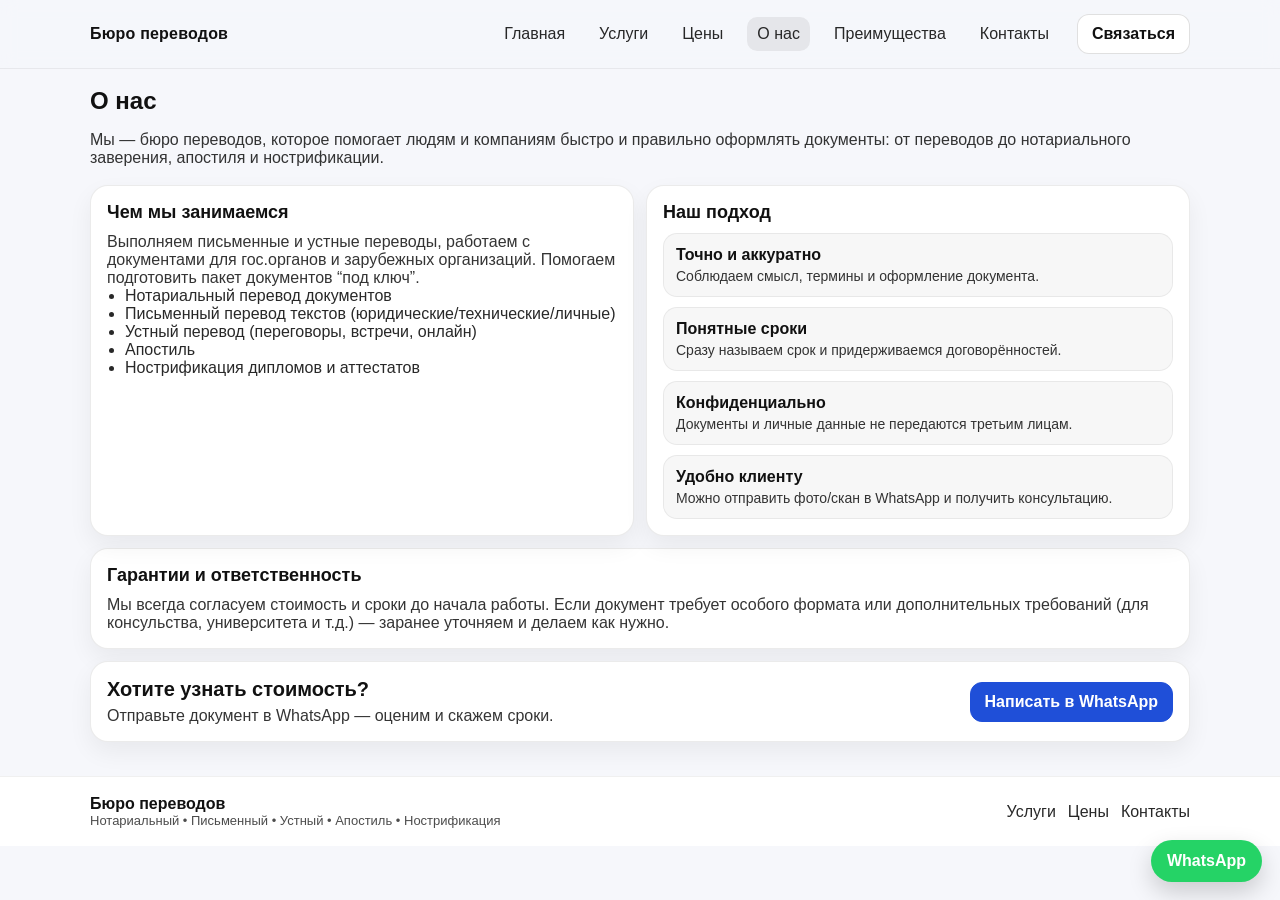
==== about.html @ 83c6eb13 "Initial commit - translation bureau website" ====
<!DOCTYPE html>
<html lang="ru">
<head>
  <meta charset="UTF-8">
  <meta name="viewport" content="width=device-width, initial-scale=1.0">
  <title>О нас — Бюро переводов</title>
  <link rel="stylesheet" href="assets/css/style.css">
</head>
<body>

  <!-- HEADER -->
  <header class="header">
    <div class="container header__row">
      <a class="logo" href="index.html">Бюро переводов</a>

      <nav class="nav" id="nav">
        <a class="nav__link" href="index.html">Главная</a>
        <a class="nav__link" href="services.html">Услуги</a>
        <a class="nav__link" href="prices.html">Цены</a>
        <a class="nav__link active" href="about.html">О нас</a>
        <a class="nav__link" href="advantages.html">Преимущества</a>
        <a class="nav__link" href="contacts.html">Контакты</a>
      </nav>

      <a class="btn" href="contacts.html">Связаться</a>
      <button class="burger" id="burger" aria-label="Открыть меню" aria-expanded="false">
  ☰
</button>
    </div>
  </header>

  <!-- MAIN -->
  <main class="section">
    <div class="container">
      <h1 class="section__title">О нас</h1>
      <p style="margin-bottom: 18px; opacity: 0.85;">
        Мы — бюро переводов, которое помогает людям и компаниям быстро и правильно оформлять документы:
        от переводов до нотариального заверения, апостиля и нострификации.
      </p>

      <div class="about-grid">

        <section class="card">
          <h2 class="card__title">Чем мы занимаемся</h2>
          <p class="card__text">
            Выполняем письменные и устные переводы, работаем с документами для гос.органов и зарубежных организаций.
            Помогаем подготовить пакет документов “под ключ”.
          </p>
          <ul class="list">
            <li>Нотариальный перевод документов</li>
            <li>Письменный перевод текстов (юридические/технические/личные)</li>
            <li>Устный перевод (переговоры, встречи, онлайн)</li>
            <li>Апостиль</li>
            <li>Нострификация дипломов и аттестатов</li>
          </ul>
        </section>

        <section class="card">
          <h2 class="card__title">Наш подход</h2>
          <div class="mini">
            <div class="mini__item">
              <div class="mini__title">Точно и аккуратно</div>
              <div class="mini__text">Соблюдаем смысл, термины и оформление документа.</div>
            </div>

            <div class="mini__item">
              <div class="mini__title">Понятные сроки</div>
              <div class="mini__text">Сразу называем срок и придерживаемся договорённостей.</div>
            </div>

            <div class="mini__item">
              <div class="mini__title">Конфиденциально</div>
              <div class="mini__text">Документы и личные данные не передаются третьим лицам.</div>
            </div>

            <div class="mini__item">
              <div class="mini__title">Удобно клиенту</div>
              <div class="mini__text">Можно отправить фото/скан в WhatsApp и получить консультацию.</div>
            </div>
          </div>
        </section>

      </div>

      <!-- Гарантии -->
      <section class="card" style="margin-top: 12px;">
        <h2 class="card__title">Гарантии и ответственность</h2>
        <p class="card__text">
          Мы всегда согласуем стоимость и сроки до начала работы. Если документ требует особого формата или дополнительных
          требований (для консульства, университета и т.д.) — заранее уточняем и делаем как нужно.
        </p>
      </section>

      <!-- CTA -->
      <div class="cta" style="margin-top: 12px;">
        <div>
          <h2 class="cta__title">Хотите узнать стоимость?</h2>
          <p class="cta__text">Отправьте документ в WhatsApp — оценим и скажем сроки.</p>
        </div>
        <a class="btn btn--primary"
           href="https://wa.me/77001234567?text=Здравствуйте!%20Хочу%20оценить%20стоимость%20перевода.%20Прикрепляю%20документ."
           target="_blank" rel="noopener">
          Написать в WhatsApp
        </a>
      </div>

    </div>
  </main>

  <!-- FOOTER -->
  <footer class="footer">
    <div class="container footer__row">
      <div>
        <div class="footer__title">Бюро переводов</div>
        <div class="footer__text">
          Нотариальный • Письменный • Устный • Апостиль • Нострификация
        </div>
      </div>

      <div class="footer__links">
        <a href="services.html">Услуги</a>
        <a href="prices.html">Цены</a>
        <a href="contacts.html">Контакты</a>
      </div>
    </div>
  </footer>

  <!-- WhatsApp -->
  <a class="wa-float"
     href="https://wa.me/77001234567?text=Здравствуйте!%20Нужен%20перевод.%20Проконсультируйте,%20пожалуйста."
     target="_blank" rel="noopener">
    WhatsApp
  </a>

</body>
</html>
---- assets/css/style.css ----
* { box-sizing: border-box; }

body {
  margin: 0;
  font-family: Arial, sans-serif;
  color: #111;
  background: #f6f7fb;
}

a { color: inherit; text-decoration: none; }

.container {
  width: min(1100px, 92%);
  margin: 0 auto;
}

.header {
  position: sticky;
  top: 0;
  background: rgba(246,247,251,0.9);
  backdrop-filter: blur(8px);
  border-bottom: 1px solid rgba(0,0,0,0.06);
  z-index: 10;
}

.header__row {
  display: flex;
  align-items: center;
  gap: 18px;
  padding: 14px 0;
}

.logo {
  font-weight: 800;
  letter-spacing: 0.2px;
}

.nav {
  display: flex;
  gap: 14px;
  margin-left: auto;
}

.nav__link {
  padding: 8px 10px;
  border-radius: 10px;
  opacity: 0.9;
}

.nav__link:hover { background: rgba(0,0,0,0.06); }
.nav__link.active { background: rgba(0,0,0,0.08); }

.btn {
  display: inline-flex;
  align-items: center;
  justify-content: center;
  padding: 10px 14px;
  border-radius: 12px;
  border: 1px solid rgba(0,0,0,0.12);
  background: #fff;
  font-weight: 700;
}

.btn--primary {
  background: #1f4fd8;
  border-color: #1f4fd8;
  color: #fff;
}

.btn--ghost {
  background: transparent;
}

.w100 { width: 100%; }

.hero {
  padding: 34px 0 18px;
}

.hero__grid {
  display: grid;
  grid-template-columns: 1.2fr 0.8fr;
  gap: 18px;
}

.hero__title {
  margin: 0 0 10px;
  font-size: 40px;
  line-height: 1.1;
}

.hero__text {
  margin: 0 0 16px;
  font-size: 16px;
  opacity: 0.9;
}

.hero__actions {
  display: flex;
  gap: 10px;
  flex-wrap: wrap;
  margin-bottom: 12px;
}

.hero__badges {
  display: flex;
  gap: 8px;
  flex-wrap: wrap;
}

.badge {
  display: inline-flex;
  padding: 6px 10px;
  border-radius: 999px;
  background: rgba(31,79,216,0.10);
  border: 1px solid rgba(31,79,216,0.20);
  font-weight: 700;
  font-size: 13px;
}

.section { padding: 18px 0 34px; }

.section__title {
  margin: 0 0 12px;
  font-size: 24px;
}

.cards {
  display: grid;
  grid-template-columns: repeat(3, 1fr);
  gap: 12px;
}

.card, .hero__card {
  background: #fff;
  border: 1px solid rgba(0,0,0,0.08);
  border-radius: 18px;
  padding: 16px;
  box-shadow: 0 10px 24px rgba(0,0,0,0.06);
}

.card__title {
  margin: 0 0 10px;
  font-size: 18px;
}

.card__text { margin: 0; opacity: 0.85; }

.list {
  margin: 0 0 14px;
  padding-left: 18px;
  opacity: 0.9;
}

.footer {
  border-top: 1px solid rgba(0,0,0,0.06);
  padding: 18px 0;
  background: #fff;
}

.footer__row {
  display: flex;
  align-items: center;
  justify-content: space-between;
  gap: 12px;
}

.footer__title { font-weight: 800; }
.footer__text { opacity: 0.75; font-size: 13px; }

.footer__links {
  display: flex;
  gap: 12px;
  opacity: 0.9;
}

.footer__links a:hover { text-decoration: underline; }

/* WhatsApp floating button */
.wa-float{
  position: fixed;
  right: 18px;
  bottom: 18px;
  padding: 12px 16px;
  border-radius: 999px;
  background: #25D366;
  color: #fff;
  font-weight: 800;
  text-decoration: none;
  box-shadow: 0 10px 24px rgba(0,0,0,.18);
}
.wa-float:hover{ transform: translateY(-2px); }

@media (max-width: 900px) {
  .hero__grid { grid-template-columns: 1fr; }
  .cards { grid-template-columns: 1fr; }
  .nav { display: none; } /* меню позже сделаем бургером */
}

.table-wrap {
  overflow-x: auto;
  background: #fff;
  border: 1px solid rgba(0,0,0,0.08);
  border-radius: 18px;
  box-shadow: 0 10px 24px rgba(0,0,0,0.06);
}

.price-table {
  width: 100%;
  border-collapse: collapse;
  min-width: 720px;
}

.price-table th,
.price-table td {
  padding: 14px 14px;
  border-bottom: 1px solid rgba(0,0,0,0.08);
  vertical-align: top;
}

.price-table thead th {
  text-align: left;
  background: rgba(0,0,0,0.04);
  font-size: 14px;
}

.price-table tbody tr:hover {
  background: rgba(31,79,216,0.05);
}

.muted {
  opacity: 0.75;
  font-size: 13px;
}

.note {
  margin-top: 14px;
  background: #fff;
  border: 1px solid rgba(0,0,0,0.08);
  border-radius: 18px;
  padding: 16px;
  box-shadow: 0 10px 24px rgba(0,0,0,0.06);
}

.cards-2 {
  display: grid;
  grid-template-columns: repeat(3, 1fr);
  gap: 12px;
}

.icon {
  width: 40px;
  height: 40px;
  border-radius: 14px;
  display: inline-flex;
  align-items: center;
  justify-content: center;
  background: rgba(31,79,216,0.10);
  border: 1px solid rgba(31,79,216,0.20);
  font-size: 20px;
  margin-bottom: 10px;
}

.cta {
  margin-top: 14px;
  background: #fff;
  border: 1px solid rgba(0,0,0,0.08);
  border-radius: 18px;
  padding: 16px;
  box-shadow: 0 10px 24px rgba(0,0,0,0.06);
  display: flex;
  align-items: center;
  justify-content: space-between;
  gap: 12px;
}

.cta__title {
  margin: 0 0 6px;
  font-size: 20px;
}

.cta__text {
  margin: 0;
  opacity: 0.85;
}

@media (max-width: 900px) {
  .cards-2 { grid-template-columns: 1fr; }
  .cta { flex-direction: column; align-items: stretch; }
}

.contact-grid {
  display: grid;
  grid-template-columns: 1fr 1fr;
  gap: 12px;
}

.contact-actions {
  display: flex;
  gap: 10px;
  flex-wrap: wrap;
  margin-bottom: 10px;
}

.hr {
  border: 0;
  border-top: 1px solid rgba(0,0,0,0.08);
  margin: 14px 0;
}

.info__row {
  display: grid;
  grid-template-columns: 120px 1fr;
  gap: 10px;
  padding: 8px 0;
  border-bottom: 1px dashed rgba(0,0,0,0.08);
}

.info__row:last-child { border-bottom: none; }

.info__label {
  opacity: 0.75;
  font-weight: 700;
  font-size: 13px;
}

.info__value a { text-decoration: underline; }

.form { display: grid; gap: 10px; }

.field { display: grid; gap: 6px; }

.field__label {
  font-size: 13px;
  font-weight: 800;
  opacity: 0.85;
}

.field__input {
  width: 100%;
  padding: 10px 12px;
  border-radius: 12px;
  border: 1px solid rgba(0,0,0,0.14);
  background: #fff;
  outline: none;
  font: inherit;
}

.field__input:focus {
  border-color: rgba(31,79,216,0.55);
  box-shadow: 0 0 0 4px rgba(31,79,216,0.12);
}

.success {
  margin-top: 10px;
  padding: 12px;
  border-radius: 14px;
  background: rgba(37, 211, 102, 0.12);
  border: 1px solid rgba(37, 211, 102, 0.25);
  font-weight: 800;
}

@media (max-width: 900px) {
  .contact-grid { grid-template-columns: 1fr; }
  .info__row { grid-template-columns: 1fr; }
}


.about-grid {
  display: grid;
  grid-template-columns: 1fr 1fr;
  gap: 12px;
}

.mini {
  display: grid;
  gap: 10px;
}

.mini__item {
  padding: 12px;
  border-radius: 14px;
  background: rgba(0,0,0,0.03);
  border: 1px solid rgba(0,0,0,0.06);
}

.mini__title {
  font-weight: 800;
  margin-bottom: 4px;
}

.mini__text {
  margin: 0;
  opacity: 0.85;
  font-size: 14px;
}

@media (max-width: 900px) {
  .about-grid { grid-template-columns: 1fr; }
}


.burger {
  display: none;
  margin-left: 8px;
  padding: 10px 12px;
  border-radius: 12px;
  border: 1px solid rgba(0,0,0,0.12);
  background: #fff;
  font-weight: 900;
  cursor: pointer;
}

@media (max-width: 900px) {
  .nav { display: none; }     /* скрыто по умолчанию */
  .burger { display: inline-flex; align-items: center; justify-content: center; }

  /* когда меню открыто */
  .nav.open {
    display: grid;
    position: absolute;
    left: 4%;
    right: 4%;
    top: 64px;
    background: #fff;
    border: 1px solid rgba(0,0,0,0.08);
    border-radius: 18px;
    padding: 12px;
    gap: 8px;
    box-shadow: 0 14px 30px rgba(0,0,0,0.10);
  }

  .nav.open .nav__link {
    padding: 10px 12px;
    border-radius: 12px;
    background: rgba(0,0,0,0.03);
  }
}


.faq {
  display: grid;
  gap: 10px;
}

.faq__q {
  width: 100%;
  display: flex;
  align-items: center;
  justify-content: space-between;
  gap: 12px;
  padding: 14px 14px;
  border-radius: 16px;
  border: 1px solid rgba(0,0,0,0.08);
  background: #fff;
  box-shadow: 0 10px 24px rgba(0,0,0,0.06);
  cursor: pointer;
  font: inherit;
  font-weight: 800;
  text-align: left;
}

.faq__q:hover { background: rgba(0,0,0,0.02); }

.faq__icon {
  width: 30px;
  height: 30px;
  border-radius: 12px;
  display: inline-flex;
  align-items: center;
  justify-content: center;
  background: rgba(31,79,216,0.10);
  border: 1px solid rgba(31,79,216,0.20);
  font-weight: 900;
}

.faq__a {
  display: none;
  margin-top: -6px;
  padding: 0 14px 14px;
  opacity: 0.85;
}

.faq__item-open + .faq__a {
  display: block;
}
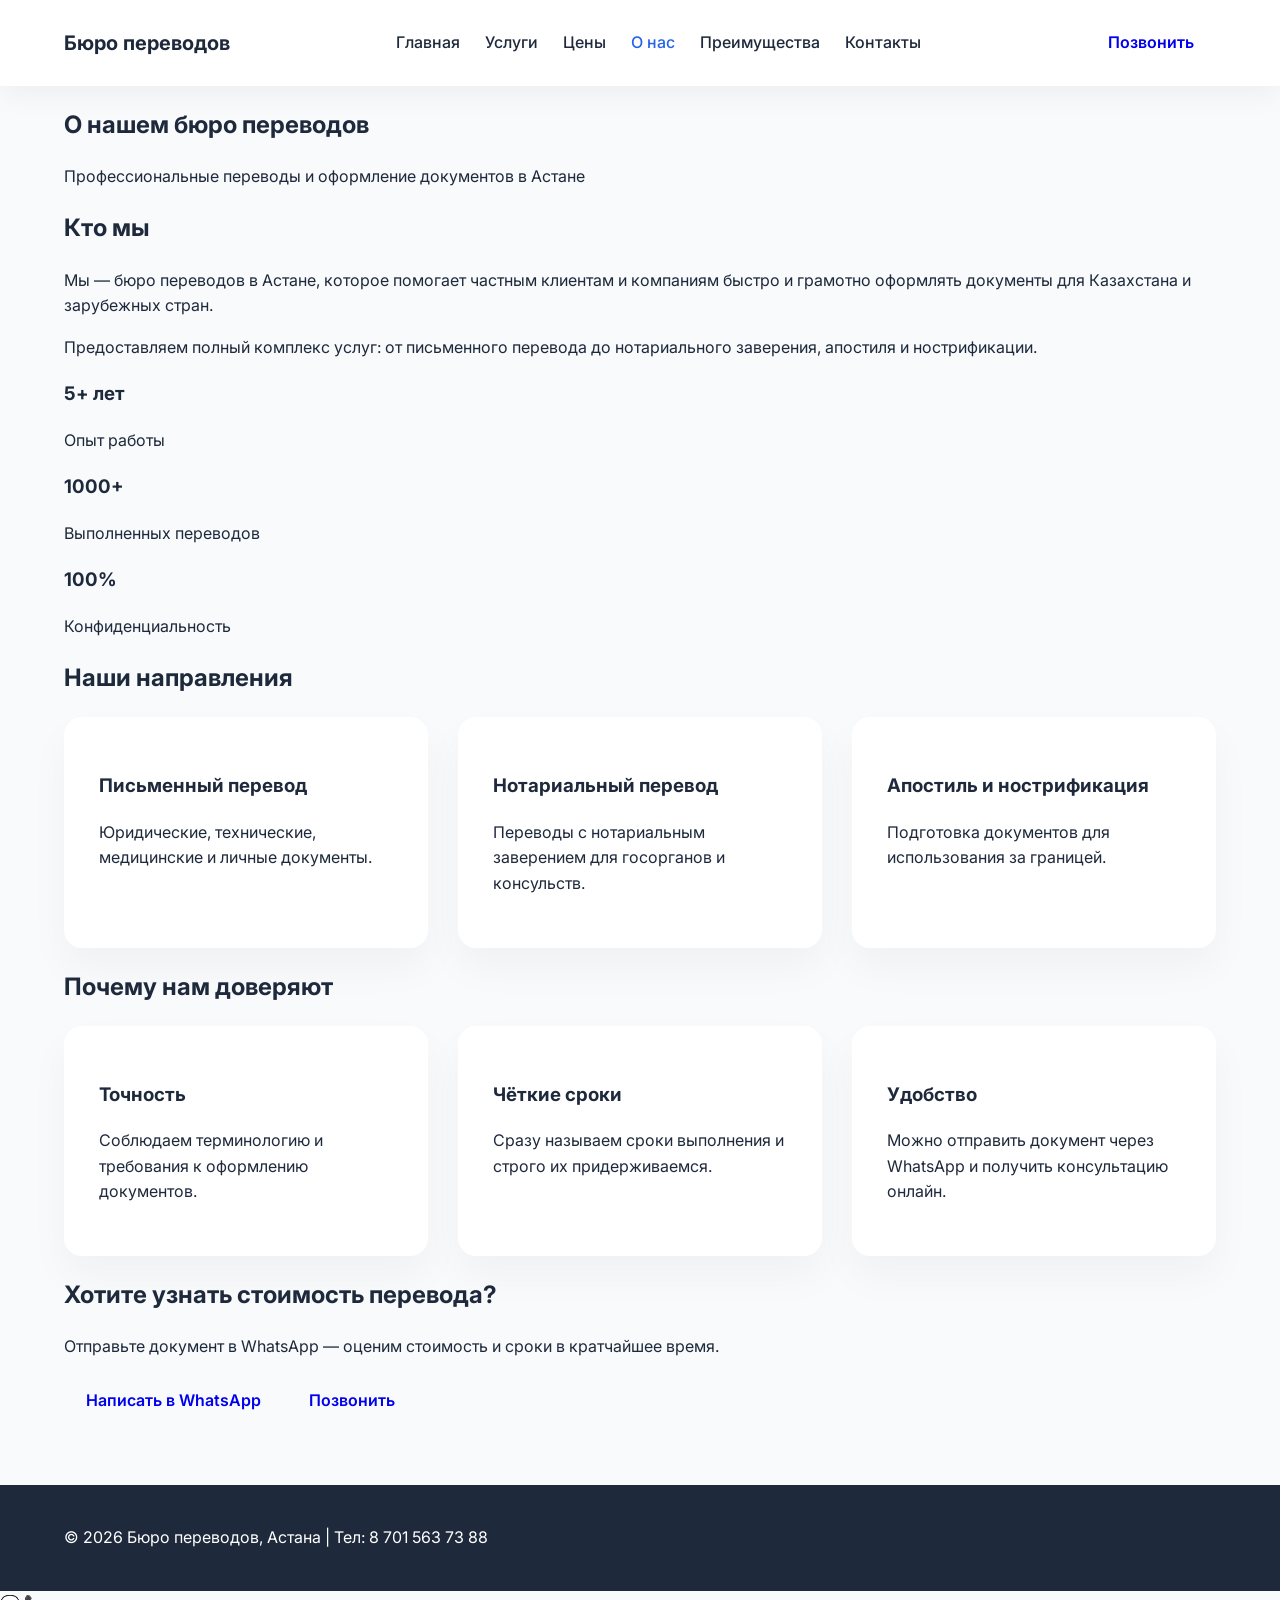
==== commit bb437850: "Fix mobile header burger menu on all pages" ====
--- a/about.html
+++ b/about.html
@@ -3,134 +3,164 @@
 <head>
   <meta charset="UTF-8">
   <meta name="viewport" content="width=device-width, initial-scale=1.0">
-  <title>О нас — Бюро переводов</title>
+  <title>О нас — Бюро переводов в Астане</title>
+  <meta name="description" content="Бюро переводов в Астане. Профессиональные письменные и нотариальные переводы, апостиль и нострификация.">
+  <link href="https://fonts.googleapis.com/css2?family=Inter:wght@400;600;700&display=swap" rel="stylesheet">
   <link rel="stylesheet" href="assets/css/style.css">
 </head>
 <body>
 
-  <!-- HEADER -->
-  <header class="header">
-    <div class="container header__row">
-      <a class="logo" href="index.html">Бюро переводов</a>
+<header class="header">
+  <div class="container header__row">
+    <a class="logo" href="index.html">Бюро переводов</a>
 
-      <nav class="nav" id="nav">
-        <a class="nav__link" href="index.html">Главная</a>
-        <a class="nav__link" href="services.html">Услуги</a>
-        <a class="nav__link" href="prices.html">Цены</a>
-        <a class="nav__link active" href="about.html">О нас</a>
-        <a class="nav__link" href="advantages.html">Преимущества</a>
-        <a class="nav__link" href="contacts.html">Контакты</a>
-      </nav>
+    <nav class="nav" id="nav">
+      <a class="nav__link" href="index.html">Главная</a>
+      <a class="nav__link" href="services.html">Услуги</a>
+      <a class="nav__link" href="prices.html">Цены</a>
+      <a class="nav__link active" href="about.html">О нас</a>
+      <a class="nav__link" href="advantages.html">Преимущества</a>
+      <a class="nav__link" href="contacts.html">Контакты</a>
+    </nav>
 
-      <a class="btn" href="contacts.html">Связаться</a>
-      <button class="burger" id="burger" aria-label="Открыть меню" aria-expanded="false">
-  ☰
-</button>
-    </div>
-  </header>
+    <a class="btn" href="tel:+77015637388">Позвонить</a>
+    <button class="burger" id="burger" aria-label="Открыть меню" aria-expanded="false">☰</button>
+  </div>
+</header>
 
-  <!-- MAIN -->
-  <main class="section">
-    <div class="container">
-      <h1 class="section__title">О нас</h1>
-      <p style="margin-bottom: 18px; opacity: 0.85;">
-        Мы — бюро переводов, которое помогает людям и компаниям быстро и правильно оформлять документы:
-        от переводов до нотариального заверения, апостиля и нострификации.
-      </p>
+<section class="page-hero">
+  <div class="container">
+    <h1>О нашем бюро переводов</h1>
+    <p>Профессиональные переводы и оформление документов в Астане</p>
+  </div>
+</section>
 
-      <div class="about-grid">
+<section class="about-section">
+  <div class="container">
 
-        <section class="card">
-          <h2 class="card__title">Чем мы занимаемся</h2>
-          <p class="card__text">
-            Выполняем письменные и устные переводы, работаем с документами для гос.органов и зарубежных организаций.
-            Помогаем подготовить пакет документов “под ключ”.
-          </p>
-          <ul class="list">
-            <li>Нотариальный перевод документов</li>
-            <li>Письменный перевод текстов (юридические/технические/личные)</li>
-            <li>Устный перевод (переговоры, встречи, онлайн)</li>
-            <li>Апостиль</li>
-            <li>Нострификация дипломов и аттестатов</li>
-          </ul>
-        </section>
+    <div class="about-grid">
 
-        <section class="card">
-          <h2 class="card__title">Наш подход</h2>
-          <div class="mini">
-            <div class="mini__item">
-              <div class="mini__title">Точно и аккуратно</div>
-              <div class="mini__text">Соблюдаем смысл, термины и оформление документа.</div>
-            </div>
-
-            <div class="mini__item">
-              <div class="mini__title">Понятные сроки</div>
-              <div class="mini__text">Сразу называем срок и придерживаемся договорённостей.</div>
-            </div>
-
-            <div class="mini__item">
-              <div class="mini__title">Конфиденциально</div>
-              <div class="mini__text">Документы и личные данные не передаются третьим лицам.</div>
-            </div>
-
-            <div class="mini__item">
-              <div class="mini__title">Удобно клиенту</div>
-              <div class="mini__text">Можно отправить фото/скан в WhatsApp и получить консультацию.</div>
-            </div>
-          </div>
-        </section>
-
+      <div>
+        <h2>Кто мы</h2>
+        <p>
+          Мы — бюро переводов в Астане, которое помогает частным клиентам и компаниям 
+          быстро и грамотно оформлять документы для Казахстана и зарубежных стран.
+        </p>
+        <p>
+          Предоставляем полный комплекс услуг: от письменного перевода до нотариального 
+          заверения, апостиля и нострификации.
+        </p>
       </div>
 
-      <!-- Гарантии -->
-      <section class="card" style="margin-top: 12px;">
-        <h2 class="card__title">Гарантии и ответственность</h2>
-        <p class="card__text">
-          Мы всегда согласуем стоимость и сроки до начала работы. Если документ требует особого формата или дополнительных
-          требований (для консульства, университета и т.д.) — заранее уточняем и делаем как нужно.
-        </p>
-      </section>
-
-      <!-- CTA -->
-      <div class="cta" style="margin-top: 12px;">
-        <div>
-          <h2 class="cta__title">Хотите узнать стоимость?</h2>
-          <p class="cta__text">Отправьте документ в WhatsApp — оценим и скажем сроки.</p>
+      <div class="stats">
+        <div class="stat">
+          <h3>5+ лет</h3>
+          <p>Опыт работы</p>
         </div>
-        <a class="btn btn--primary"
-           href="https://wa.me/77001234567?text=Здравствуйте!%20Хочу%20оценить%20стоимость%20перевода.%20Прикрепляю%20документ."
-           target="_blank" rel="noopener">
-          Написать в WhatsApp
-        </a>
+        <div class="stat">
+          <h3>1000+</h3>
+          <p>Выполненных переводов</p>
+        </div>
+        <div class="stat">
+          <h3>100%</h3>
+          <p>Конфиденциальность</p>
+        </div>
       </div>
 
     </div>
-  </main>
 
-  <!-- FOOTER -->
-  <footer class="footer">
-    <div class="container footer__row">
-      <div>
-        <div class="footer__title">Бюро переводов</div>
-        <div class="footer__text">
-          Нотариальный • Письменный • Устный • Апостиль • Нострификация
-        </div>
+  </div>
+</section>
+
+<section class="services-list">
+  <div class="container">
+    <h2>Наши направления</h2>
+
+    <div class="cards">
+      <div class="card">
+        <h3>Письменный перевод</h3>
+        <p>Юридические, технические, медицинские и личные документы.</p>
       </div>
 
-      <div class="footer__links">
-        <a href="services.html">Услуги</a>
-        <a href="prices.html">Цены</a>
-        <a href="contacts.html">Контакты</a>
+      <div class="card">
+        <h3>Нотариальный перевод</h3>
+        <p>Переводы с нотариальным заверением для госорганов и консульств.</p>
+      </div>
+
+      <div class="card">
+        <h3>Апостиль и нострификация</h3>
+        <p>Подготовка документов для использования за границей.</p>
       </div>
     </div>
-  </footer>
+  </div>
+</section>
 
-  <!-- WhatsApp -->
-  <a class="wa-float"
-     href="https://wa.me/77001234567?text=Здравствуйте!%20Нужен%20перевод.%20Проконсультируйте,%20пожалуйста."
-     target="_blank" rel="noopener">
-    WhatsApp
-  </a>
+<section class="advantages">
+  <div class="container">
+    <h2>Почему нам доверяют</h2>
+
+    <div class="cards">
+      <div class="card">
+        <h3>Точность</h3>
+        <p>Соблюдаем терминологию и требования к оформлению документов.</p>
+      </div>
+
+      <div class="card">
+        <h3>Чёткие сроки</h3>
+        <p>Сразу называем сроки выполнения и строго их придерживаемся.</p>
+      </div>
+
+      <div class="card">
+        <h3>Удобство</h3>
+        <p>Можно отправить документ через WhatsApp и получить консультацию онлайн.</p>
+      </div>
+    </div>
+  </div>
+</section>
+
+<section class="cta-section">
+  <div class="container cta-box">
+      <div>
+        <h2>Хотите узнать стоимость перевода?</h2>
+        <p>Отправьте документ в WhatsApp — оценим стоимость и сроки в кратчайшее время.</p>
+      </div>
+
+      <div class="cta-buttons">
+        <a href="https://wa.me/87015637388?text=Здравствуйте!%20Хочу%20узнать%20стоимость%20перевода." 
+           class="btn whatsapp" target="_blank">
+           Написать в WhatsApp
+        </a>
+
+        <a href="tel:87015637388" class="btn">
+           Позвонить
+        </a>
+      </div>
+  </div>
+</section>
+
+<footer class="footer">
+    <div class="container">
+        © 2026 Бюро переводов, Астана | Тел: 8 701 563 73 88
+    </div>
+</footer>
+
+<a href="https://wa.me/87015637388" class="floating whatsapp-btn" target="_blank">💬</a>
+<a href="tel:87015637388" class="floating call-btn">📞</a>
+
+<script src="assets/js/main.js"></script>
+
+<script>
+const sections = document.querySelectorAll("section");
+
+window.addEventListener("scroll", () => {
+  sections.forEach(section => {
+    const top = section.getBoundingClientRect().top;
+    if(top < window.innerHeight - 100){
+      section.classList.add("visible");
+    }
+  });
+});
+</script>
 
 </body>
-</html>
+</html>
--- a/assets/css/style.css
+++ b/assets/css/style.css
@@ -1,486 +1,365 @@
-* { box-sizing: border-box; }
+/* === RESET === */
+* {
+  box-sizing: border-box;
+}
 
 body {
   margin: 0;
-  font-family: Arial, sans-serif;
-  color: #111;
-  background: #f6f7fb;
-}
-
-a { color: inherit; text-decoration: none; }
+  font-family: 'Inter', sans-serif;
+  background: #f8fafc;
+  color: #1e293b;
+  line-height: 1.6;
+}
 
 .container {
-  width: min(1100px, 92%);
+  width: 90%;
+  max-width: 1200px;
   margin: 0 auto;
 }
 
+/* === HEADER === */
 .header {
+  background: #ffffff;
+  padding: 18px 0;
+  box-shadow: 0 8px 30px rgba(0,0,0,0.05);
   position: sticky;
   top: 0;
-  background: rgba(246,247,251,0.9);
-  backdrop-filter: blur(8px);
-  border-bottom: 1px solid rgba(0,0,0,0.06);
-  z-index: 10;
+  z-index: 1000;
 }
 
 .header__row {
   display: flex;
   align-items: center;
-  gap: 18px;
-  padding: 14px 0;
+  justify-content: space-between;
 }
 
 .logo {
-  font-weight: 800;
-  letter-spacing: 0.2px;
+  font-weight: 700;
+  font-size: 20px;
+  text-decoration: none;
+  color: #1e293b;
 }
 
 .nav {
   display: flex;
-  gap: 14px;
-  margin-left: auto;
+  gap: 25px;
 }
 
 .nav__link {
-  padding: 8px 10px;
-  border-radius: 10px;
-  opacity: 0.9;
-}
-
-.nav__link:hover { background: rgba(0,0,0,0.06); }
-.nav__link.active { background: rgba(0,0,0,0.08); }
-
+  text-decoration: none;
+  color: #1e293b;
+  font-weight: 500;
+  position: relative;
+}
+
+.nav__link.active {
+  color: #2563eb;
+}
+
+.nav__link:hover {
+  color: #2563eb;
+}
+
+/* === BUTTONS === */
 .btn {
-  display: inline-flex;
-  align-items: center;
-  justify-content: center;
-  padding: 10px 14px;
+  display: inline-block;
+  padding: 12px 22px;
   border-radius: 12px;
-  border: 1px solid rgba(0,0,0,0.12);
-  background: #fff;
-  font-weight: 700;
+  font-weight: 600;
+  text-decoration: none;
+  transition: 0.3s ease;
+  cursor: pointer;
+  border: none;
 }
 
 .btn--primary {
-  background: #1f4fd8;
-  border-color: #1f4fd8;
-  color: #fff;
+  background: #2563eb;
+  color: #ffffff;
+}
+
+.btn--primary:hover {
+  background: #1e40af;
+  transform: translateY(-2px);
 }
 
 .btn--ghost {
   background: transparent;
-}
-
-.w100 { width: 100%; }
-
-.hero {
-  padding: 34px 0 18px;
-}
-
-.hero__grid {
-  display: grid;
-  grid-template-columns: 1.2fr 0.8fr;
-  gap: 18px;
-}
-
-.hero__title {
-  margin: 0 0 10px;
-  font-size: 40px;
-  line-height: 1.1;
-}
-
-.hero__text {
-  margin: 0 0 16px;
-  font-size: 16px;
-  opacity: 0.9;
-}
-
-.hero__actions {
-  display: flex;
-  gap: 10px;
-  flex-wrap: wrap;
-  margin-bottom: 12px;
-}
-
-.hero__badges {
-  display: flex;
-  gap: 8px;
-  flex-wrap: wrap;
-}
-
-.badge {
-  display: inline-flex;
-  padding: 6px 10px;
-  border-radius: 999px;
-  background: rgba(31,79,216,0.10);
-  border: 1px solid rgba(31,79,216,0.20);
-  font-weight: 700;
-  font-size: 13px;
-}
-
-.section { padding: 18px 0 34px; }
+  border: 2px solid #2563eb;
+  color: #2563eb;
+}
+
+.btn--ghost:hover {
+  background: #2563eb;
+  color: #fff;
+}
+
+.w100 {
+  width: 100%;
+  text-align: center;
+}
+
+/* === SECTION === */
+.section {
+  padding: 80px 0;
+}
 
 .section__title {
-  margin: 0 0 12px;
-  font-size: 24px;
-}
-
+  font-size: 32px;
+  margin-bottom: 20px;
+}
+
+/* === CARDS === */
 .cards {
   display: grid;
-  grid-template-columns: repeat(3, 1fr);
-  gap: 12px;
-}
-
-.card, .hero__card {
-  background: #fff;
-  border: 1px solid rgba(0,0,0,0.08);
+  grid-template-columns: repeat(auto-fit, minmax(280px, 1fr));
+  gap: 30px;
+}
+
+.card {
+  background: #ffffff;
+  padding: 35px;
   border-radius: 18px;
-  padding: 16px;
-  box-shadow: 0 10px 24px rgba(0,0,0,0.06);
+  box-shadow: 0 20px 40px rgba(0,0,0,0.04);
+  transition: 0.3s ease;
+}
+
+.card:hover {
+  transform: translateY(-6px);
 }
 
 .card__title {
-  margin: 0 0 10px;
-  font-size: 18px;
-}
-
-.card__text { margin: 0; opacity: 0.85; }
-
+  font-size: 20px;
+  margin-bottom: 15px;
+}
+
+.card__text {
+  margin-bottom: 15px;
+  opacity: 0.85;
+}
+
+/* === LIST === */
 .list {
-  margin: 0 0 14px;
   padding-left: 18px;
-  opacity: 0.9;
-}
-
-.footer {
-  border-top: 1px solid rgba(0,0,0,0.06);
-  padding: 18px 0;
-  background: #fff;
-}
-
-.footer__row {
-  display: flex;
-  align-items: center;
-  justify-content: space-between;
-  gap: 12px;
-}
-
-.footer__title { font-weight: 800; }
-.footer__text { opacity: 0.75; font-size: 13px; }
-
-.footer__links {
-  display: flex;
-  gap: 12px;
-  opacity: 0.9;
-}
-
-.footer__links a:hover { text-decoration: underline; }
-
-/* WhatsApp floating button */
-.wa-float{
-  position: fixed;
-  right: 18px;
-  bottom: 18px;
-  padding: 12px 16px;
-  border-radius: 999px;
-  background: #25D366;
-  color: #fff;
-  font-weight: 800;
-  text-decoration: none;
-  box-shadow: 0 10px 24px rgba(0,0,0,.18);
-}
-.wa-float:hover{ transform: translateY(-2px); }
-
-@media (max-width: 900px) {
-  .hero__grid { grid-template-columns: 1fr; }
-  .cards { grid-template-columns: 1fr; }
-  .nav { display: none; } /* меню позже сделаем бургером */
-}
-
-.table-wrap {
-  overflow-x: auto;
-  background: #fff;
-  border: 1px solid rgba(0,0,0,0.08);
-  border-radius: 18px;
-  box-shadow: 0 10px 24px rgba(0,0,0,0.06);
-}
-
-.price-table {
-  width: 100%;
-  border-collapse: collapse;
-  min-width: 720px;
-}
-
-.price-table th,
-.price-table td {
-  padding: 14px 14px;
-  border-bottom: 1px solid rgba(0,0,0,0.08);
-  vertical-align: top;
-}
-
-.price-table thead th {
-  text-align: left;
-  background: rgba(0,0,0,0.04);
-  font-size: 14px;
-}
-
-.price-table tbody tr:hover {
-  background: rgba(31,79,216,0.05);
-}
-
-.muted {
-  opacity: 0.75;
-  font-size: 13px;
-}
-
-.note {
-  margin-top: 14px;
-  background: #fff;
-  border: 1px solid rgba(0,0,0,0.08);
-  border-radius: 18px;
-  padding: 16px;
-  box-shadow: 0 10px 24px rgba(0,0,0,0.06);
-}
-
-.cards-2 {
-  display: grid;
-  grid-template-columns: repeat(3, 1fr);
-  gap: 12px;
-}
-
-.icon {
-  width: 40px;
-  height: 40px;
-  border-radius: 14px;
-  display: inline-flex;
-  align-items: center;
-  justify-content: center;
-  background: rgba(31,79,216,0.10);
-  border: 1px solid rgba(31,79,216,0.20);
-  font-size: 20px;
-  margin-bottom: 10px;
-}
-
-.cta {
-  margin-top: 14px;
-  background: #fff;
-  border: 1px solid rgba(0,0,0,0.08);
-  border-radius: 18px;
-  padding: 16px;
-  box-shadow: 0 10px 24px rgba(0,0,0,0.06);
-  display: flex;
-  align-items: center;
-  justify-content: space-between;
-  gap: 12px;
-}
-
-.cta__title {
-  margin: 0 0 6px;
-  font-size: 20px;
-}
-
-.cta__text {
-  margin: 0;
-  opacity: 0.85;
-}
-
-@media (max-width: 900px) {
-  .cards-2 { grid-template-columns: 1fr; }
-  .cta { flex-direction: column; align-items: stretch; }
-}
-
+  margin-bottom: 20px;
+}
+
+.list li {
+  margin-bottom: 6px;
+}
+
+/* === CONTACT GRID === */
 .contact-grid {
   display: grid;
   grid-template-columns: 1fr 1fr;
-  gap: 12px;
-}
-
-.contact-actions {
-  display: flex;
-  gap: 10px;
+  gap: 40px;
+}
+
+/* === CONTACT INFO === */
+.info__row {
+  display: flex;
+  justify-content: space-between;
+  margin-bottom: 12px;
+}
+
+.info__label {
+  font-weight: 600;
+  opacity: 0.7;
+}
+
+.info__value a {
+  text-decoration: none;
+  color: #2563eb;
+}
+
+.muted {
+  opacity: 0.7;
+}
+
+/* === FORM === */
+.form {
+  display: flex;
+  flex-direction: column;
+  gap: 15px;
+}
+
+.field {
+  display: flex;
+  flex-direction: column;
+}
+
+.field__label {
+  font-size: 14px;
+  margin-bottom: 6px;
+  font-weight: 500;
+}
+
+.field__input {
+  padding: 12px;
+  border-radius: 10px;
+  border: 1px solid #e2e8f0;
+  font-size: 14px;
+  transition: 0.2s ease;
+}
+
+.field__input:focus {
+  border-color: #2563eb;
+  outline: none;
+}
+
+.success {
+  margin-top: 15px;
+  color: #16a34a;
+  font-weight: 600;
+}
+
+/* === FOOTER === */
+.footer {
+  background: #1e293b;
+  color: #ffffff;
+  padding: 40px 0;
+  margin-top: 60px;
+}
+
+.footer__row {
+  display: flex;
+  justify-content: space-between;
   flex-wrap: wrap;
+  gap: 20px;
+}
+
+.footer__title {
+  font-weight: 700;
   margin-bottom: 10px;
 }
 
-.hr {
-  border: 0;
-  border-top: 1px solid rgba(0,0,0,0.08);
-  margin: 14px 0;
-}
-
-.info__row {
-  display: grid;
-  grid-template-columns: 120px 1fr;
-  gap: 10px;
-  padding: 8px 0;
-  border-bottom: 1px dashed rgba(0,0,0,0.08);
-}
-
-.info__row:last-child { border-bottom: none; }
-
-.info__label {
-  opacity: 0.75;
-  font-weight: 700;
-  font-size: 13px;
-}
-
-.info__value a { text-decoration: underline; }
-
-.form { display: grid; gap: 10px; }
-
-.field { display: grid; gap: 6px; }
-
-.field__label {
-  font-size: 13px;
-  font-weight: 800;
-  opacity: 0.85;
-}
-
-.field__input {
-  width: 100%;
-  padding: 10px 12px;
-  border-radius: 12px;
-  border: 1px solid rgba(0,0,0,0.14);
-  background: #fff;
-  outline: none;
-  font: inherit;
-}
-
-.field__input:focus {
-  border-color: rgba(31,79,216,0.55);
-  box-shadow: 0 0 0 4px rgba(31,79,216,0.12);
-}
-
-.success {
-  margin-top: 10px;
-  padding: 12px;
-  border-radius: 14px;
-  background: rgba(37, 211, 102, 0.12);
-  border: 1px solid rgba(37, 211, 102, 0.25);
-  font-weight: 800;
-}
-
-@media (max-width: 900px) {
-  .contact-grid { grid-template-columns: 1fr; }
-  .info__row { grid-template-columns: 1fr; }
-}
-
-
-.about-grid {
-  display: grid;
-  grid-template-columns: 1fr 1fr;
-  gap: 12px;
-}
-
-.mini {
-  display: grid;
-  gap: 10px;
-}
-
-.mini__item {
-  padding: 12px;
-  border-radius: 14px;
-  background: rgba(0,0,0,0.03);
-  border: 1px solid rgba(0,0,0,0.06);
-}
-
-.mini__title {
-  font-weight: 800;
-  margin-bottom: 4px;
-}
-
-.mini__text {
-  margin: 0;
-  opacity: 0.85;
-  font-size: 14px;
-}
-
-@media (max-width: 900px) {
-  .about-grid { grid-template-columns: 1fr; }
-}
-
-
+.footer__links a {
+  display: block;
+  color: #cbd5e1;
+  text-decoration: none;
+  margin-bottom: 6px;
+}
+
+.footer__links a:hover {
+  color: #ffffff;
+}
+
+/* === FLOATING WHATSAPP === */
+.wa-float {
+  position: fixed;
+  right: 20px;
+  bottom: 20px;
+  background: #25D366;
+  color: #ffffff;
+  padding: 14px 18px;
+  border-radius: 50px;
+  text-decoration: none;
+  font-weight: 600;
+  box-shadow: 0 10px 25px rgba(0,0,0,0.2);
+  transition: 0.3s;
+}
+
+.wa-float:hover {
+  transform: scale(1.05);
+}
+
+/* === BURGER === */
 .burger {
   display: none;
-  margin-left: 8px;
-  padding: 10px 12px;
-  border-radius: 12px;
-  border: 1px solid rgba(0,0,0,0.12);
-  background: #fff;
-  font-weight: 900;
+  background: none;
+  border: none;
+  font-size: 24px;
   cursor: pointer;
 }
 
-@media (max-width: 900px) {
-  .nav { display: none; }     /* скрыто по умолчанию */
-  .burger { display: inline-flex; align-items: center; justify-content: center; }
-
-  /* когда меню открыто */
+/* === HR === */
+.hr {
+  border: none;
+  border-top: 1px solid #e2e8f0;
+  margin: 25px 0;
+}
+
+/* === RESPONSIVE === */
+@media (max-width: 992px) {
+  .contact-grid {
+    grid-template-columns: 1fr;
+  }
+
+  .nav {
+    display: none;
+  }
+
+  .burger {
+    display: block;
+  }
+}
+
+/* === BURGER MOBILE MENU === */
+@media (max-width: 992px) {
+
+  .nav {
+    position: absolute;
+    top: 70px;
+    right: 20px;
+    background: white;
+    flex-direction: column;
+    padding: 20px;
+    border-radius: 12px;
+    box-shadow: 0 20px 40px rgba(0,0,0,0.08);
+    display: none;
+  }
+
   .nav.open {
-    display: grid;
-    position: absolute;
-    left: 4%;
-    right: 4%;
-    top: 64px;
-    background: #fff;
-    border: 1px solid rgba(0,0,0,0.08);
-    border-radius: 18px;
-    padding: 12px;
-    gap: 8px;
-    box-shadow: 0 14px 30px rgba(0,0,0,0.10);
-  }
-
-  .nav.open .nav__link {
-    padding: 10px 12px;
-    border-radius: 12px;
-    background: rgba(0,0,0,0.03);
-  }
-}
-
-
-.faq {
-  display: grid;
-  gap: 10px;
+    display: flex;
+  }
+}
+
+/* === FAQ === */
+.faq__item {
+  border-bottom: 1px solid #e2e8f0;
+  padding: 15px 0;
 }
 
 .faq__q {
-  width: 100%;
-  display: flex;
-  align-items: center;
+  display: flex;
   justify-content: space-between;
-  gap: 12px;
-  padding: 14px 14px;
-  border-radius: 16px;
-  border: 1px solid rgba(0,0,0,0.08);
-  background: #fff;
-  box-shadow: 0 10px 24px rgba(0,0,0,0.06);
   cursor: pointer;
-  font: inherit;
-  font-weight: 800;
-  text-align: left;
-}
-
-.faq__q:hover { background: rgba(0,0,0,0.02); }
-
-.faq__icon {
-  width: 30px;
-  height: 30px;
-  border-radius: 12px;
-  display: inline-flex;
-  align-items: center;
-  justify-content: center;
-  background: rgba(31,79,216,0.10);
-  border: 1px solid rgba(31,79,216,0.20);
-  font-weight: 900;
+  font-weight: 600;
 }
 
 .faq__a {
   display: none;
-  margin-top: -6px;
-  padding: 0 14px 14px;
-  opacity: 0.85;
-}
-
-.faq__item-open + .faq__a {
+  padding-top: 10px;
+  opacity: 0.8;
+}
+
+.faq__item.open .faq__a {
   display: block;
 }
+
+@media (max-width: 992px) {
+
+  .nav {
+    position: absolute;
+    top: 70px;
+    right: 20px;
+    background: white;
+    flex-direction: column;
+    padding: 20px;
+    border-radius: 12px;
+    box-shadow: 0 20px 40px rgba(0,0,0,0.08);
+    display: none;
+  }
+
+  .nav.open {
+    display: flex;
+  }
+
+  /* 🔥 ВАЖНО */
+  .header .btn {
+    display: none;
+  }
+
+  .burger {
+    display: block;
+  }
+}
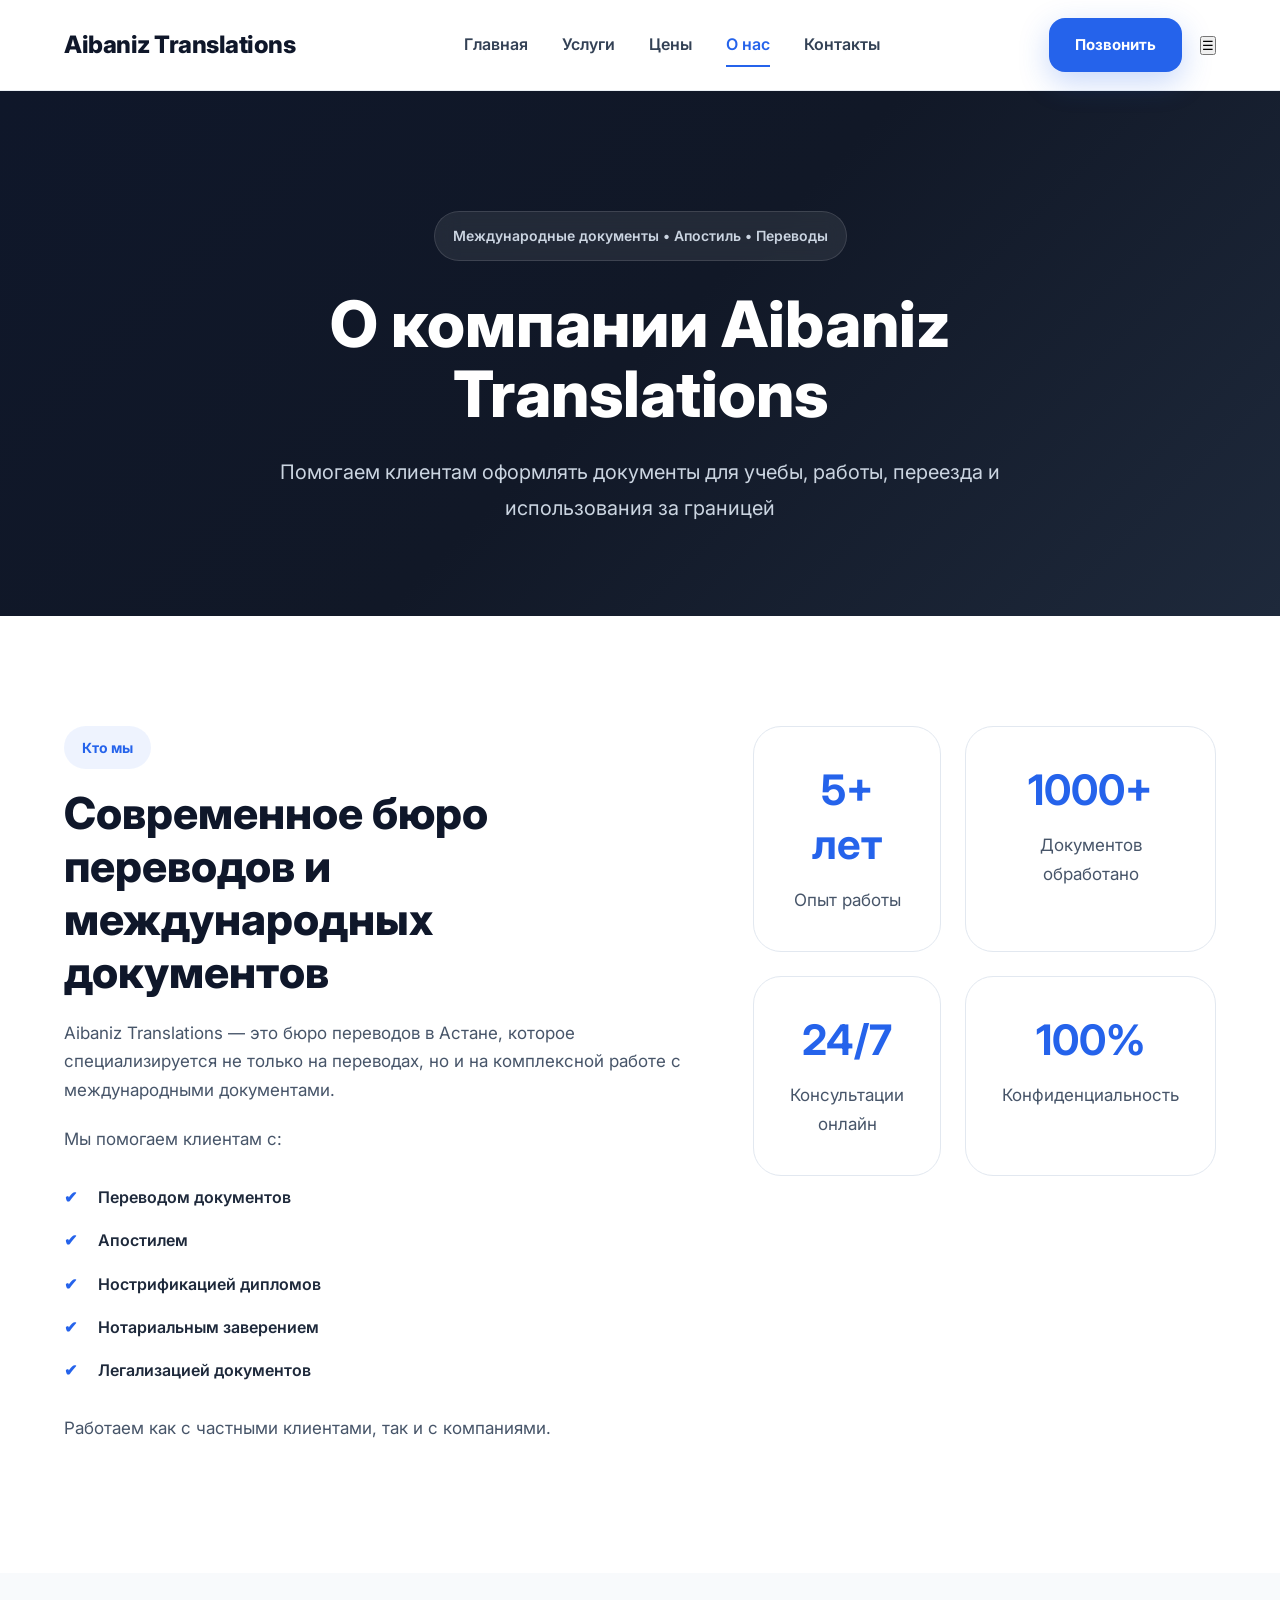
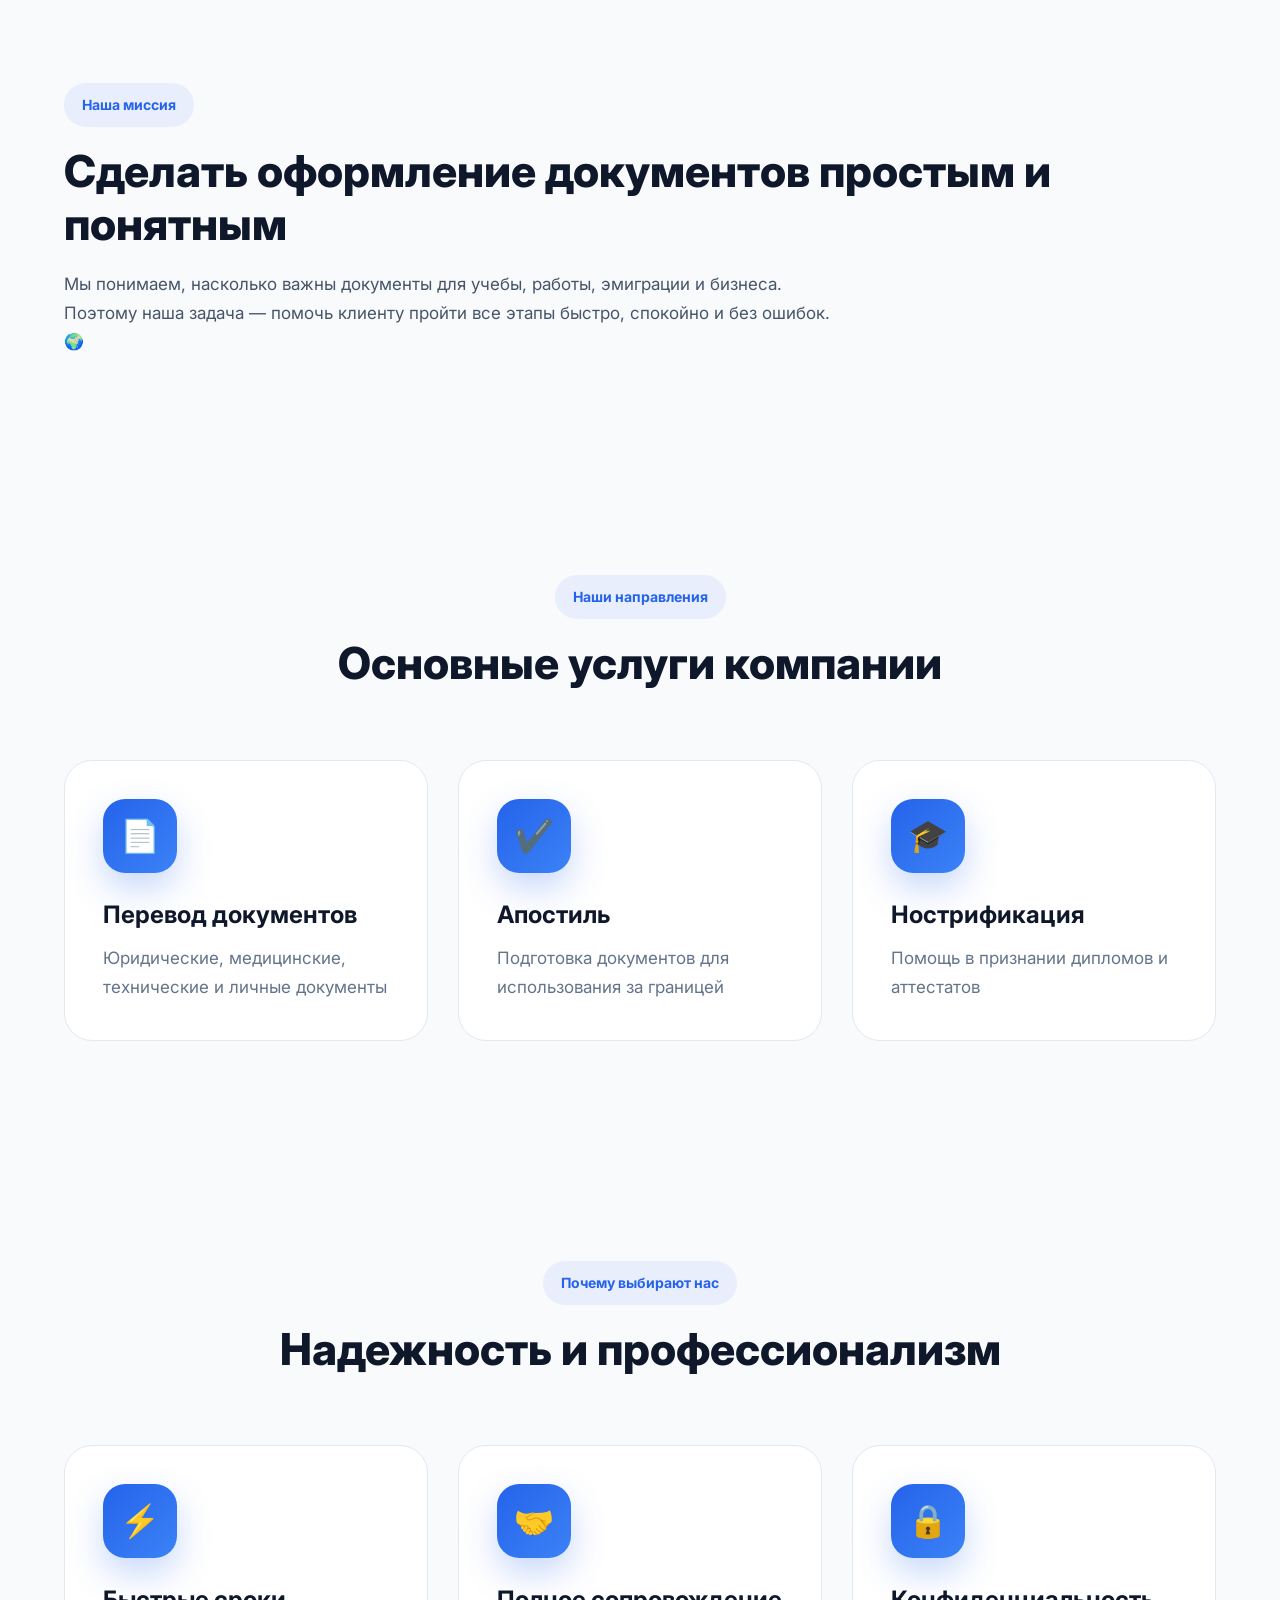
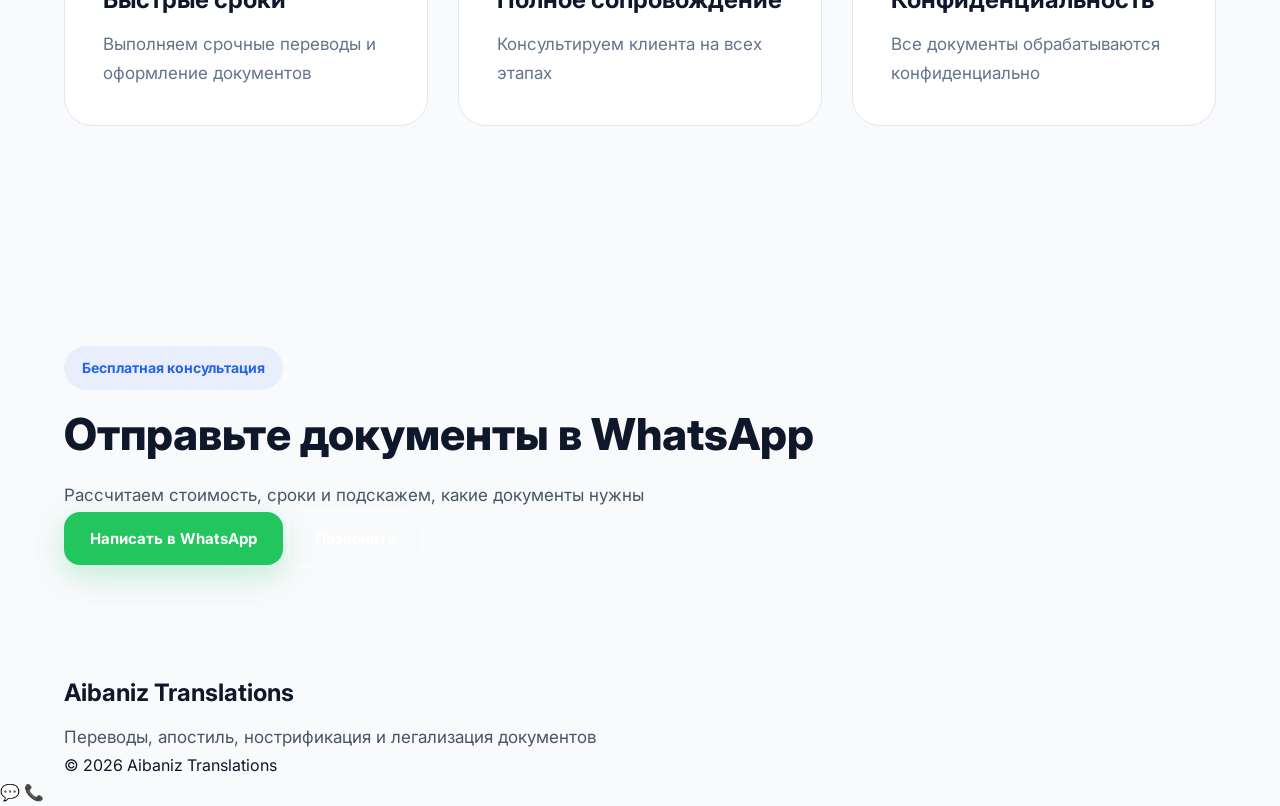
==== commit ba0e5b84: "Modern redesign for translation bureau website" ====
--- a/about.html
+++ b/about.html
@@ -1,166 +1,472 @@
 <!DOCTYPE html>
 <html lang="ru">
 <head>
-  <meta charset="UTF-8">
-  <meta name="viewport" content="width=device-width, initial-scale=1.0">
-  <title>О нас — Бюро переводов в Астане</title>
-  <meta name="description" content="Бюро переводов в Астане. Профессиональные письменные и нотариальные переводы, апостиль и нострификация.">
-  <link href="https://fonts.googleapis.com/css2?family=Inter:wght@400;600;700&display=swap" rel="stylesheet">
-  <link rel="stylesheet" href="assets/css/style.css">
+    <meta charset="UTF-8">
+    <meta name="viewport" content="width=device-width, initial-scale=1.0">
+
+    <title>
+        О нас | Aibaniz Translations
+    </title>
+
+    <meta name="description"
+          content="Aibaniz Translations — бюро переводов в Астане. Переводы документов, апостиль, нострификация, нотариальное заверение и легализация документов.">
+
+    <link href="https://fonts.googleapis.com/css2?family=Inter:wght@400;500;600;700;800&display=swap"
+          rel="stylesheet">
+
+    <link rel="stylesheet" href="assets/css/style.css">
 </head>
 <body>
 
 <header class="header">
-  <div class="container header__row">
-    <a class="logo" href="index.html">Бюро переводов</a>
-
-    <nav class="nav" id="nav">
-      <a class="nav__link" href="index.html">Главная</a>
-      <a class="nav__link" href="services.html">Услуги</a>
-      <a class="nav__link" href="prices.html">Цены</a>
-      <a class="nav__link active" href="about.html">О нас</a>
-      <a class="nav__link" href="advantages.html">Преимущества</a>
-      <a class="nav__link" href="contacts.html">Контакты</a>
-    </nav>
-
-    <a class="btn" href="tel:+77015637388">Позвонить</a>
-    <button class="burger" id="burger" aria-label="Открыть меню" aria-expanded="false">☰</button>
-  </div>
+
+    <div class="container header__row">
+
+        <a class="logo" href="index.html">
+            Aibaniz Translations
+        </a>
+
+        <nav class="nav" id="nav">
+
+            <a class="nav__link" href="index.html">
+                Главная
+            </a>
+
+            <a class="nav__link" href="services.html">
+                Услуги
+            </a>
+
+            <a class="nav__link" href="prices.html">
+                Цены
+            </a>
+
+            <a class="nav__link active" href="about.html">
+                О нас
+            </a>
+
+            <a class="nav__link" href="contacts.html">
+                Контакты
+            </a>
+
+        </nav>
+
+        <div class="header-actions">
+
+            <a class="btn header-btn"
+               href="tel:+77015637388">
+                Позвонить
+            </a>
+
+            <button class="burger"
+                    id="burger"
+                    aria-label="Открыть меню"
+                    aria-expanded="false">
+                ☰
+            </button>
+
+        </div>
+
+    </div>
+
 </header>
 
-<section class="page-hero">
-  <div class="container">
-    <h1>О нашем бюро переводов</h1>
-    <p>Профессиональные переводы и оформление документов в Астане</p>
-  </div>
-</section>
-
-<section class="about-section">
-  <div class="container">
-
-    <div class="about-grid">
-
-      <div>
-        <h2>Кто мы</h2>
-        <p>
-          Мы — бюро переводов в Астане, которое помогает частным клиентам и компаниям 
-          быстро и грамотно оформлять документы для Казахстана и зарубежных стран.
+<section class="page-hero dark-hero">
+
+    <div class="container">
+
+        <div class="hero-badge">
+            Международные документы • Апостиль • Переводы
+        </div>
+
+        <h1>
+            О компании
+            Aibaniz Translations
+        </h1>
+
+        <p class="hero-text">
+            Помогаем клиентам оформлять документы
+            для учебы, работы, переезда и
+            использования за границей
         </p>
-        <p>
-          Предоставляем полный комплекс услуг: от письменного перевода до нотариального 
-          заверения, апостиля и нострификации.
-        </p>
-      </div>
-
-      <div class="stats">
-        <div class="stat">
-          <h3>5+ лет</h3>
-          <p>Опыт работы</p>
-        </div>
-        <div class="stat">
-          <h3>1000+</h3>
-          <p>Выполненных переводов</p>
-        </div>
-        <div class="stat">
-          <h3>100%</h3>
-          <p>Конфиденциальность</p>
-        </div>
-      </div>
-
-    </div>
-
-  </div>
-</section>
-
-<section class="services-list">
-  <div class="container">
-    <h2>Наши направления</h2>
-
-    <div class="cards">
-      <div class="card">
-        <h3>Письменный перевод</h3>
-        <p>Юридические, технические, медицинские и личные документы.</p>
-      </div>
-
-      <div class="card">
-        <h3>Нотариальный перевод</h3>
-        <p>Переводы с нотариальным заверением для госорганов и консульств.</p>
-      </div>
-
-      <div class="card">
-        <h3>Апостиль и нострификация</h3>
-        <p>Подготовка документов для использования за границей.</p>
-      </div>
-    </div>
-  </div>
+
+    </div>
+
+</section>
+
+<section class="about-main">
+
+    <div class="container">
+
+        <div class="about-grid">
+
+            <div class="about-content">
+
+                <span class="section-subtitle">
+                    Кто мы
+                </span>
+
+                <h2>
+                    Современное бюро переводов
+                    и международных документов
+                </h2>
+
+                <p>
+                    Aibaniz Translations —
+                    это бюро переводов в Астане,
+                    которое специализируется
+                    не только на переводах,
+                    но и на комплексной работе
+                    с международными документами.
+                </p>
+
+                <p>
+                    Мы помогаем клиентам с:
+                </p>
+
+                <ul class="about-list">
+
+                    <li>
+                        Переводом документов
+                    </li>
+
+                    <li>
+                        Апостилем
+                    </li>
+
+                    <li>
+                        Нострификацией дипломов
+                    </li>
+
+                    <li>
+                        Нотариальным заверением
+                    </li>
+
+                    <li>
+                        Легализацией документов
+                    </li>
+
+                </ul>
+
+                <p>
+                    Работаем как с частными
+                    клиентами, так и с компаниями.
+                </p>
+
+            </div>
+
+            <div class="about-stats">
+
+                <div class="stat-card">
+                    <h3>5+ лет</h3>
+                    <p>Опыт работы</p>
+                </div>
+
+                <div class="stat-card">
+                    <h3>1000+</h3>
+                    <p>Документов обработано</p>
+                </div>
+
+                <div class="stat-card">
+                    <h3>24/7</h3>
+                    <p>Консультации онлайн</p>
+                </div>
+
+                <div class="stat-card">
+                    <h3>100%</h3>
+                    <p>Конфиденциальность</p>
+                </div>
+
+            </div>
+
+        </div>
+
+    </div>
+
+</section>
+
+<section class="mission-section">
+
+    <div class="container">
+
+        <div class="mission-box">
+
+            <div class="mission-content">
+
+                <span class="section-subtitle">
+                    Наша миссия
+                </span>
+
+                <h2>
+                    Сделать оформление документов
+                    простым и понятным
+                </h2>
+
+                <p>
+                    Мы понимаем, насколько важны
+                    документы для учебы,
+                    работы, эмиграции и бизнеса.
+                </p>
+
+                <p>
+                    Поэтому наша задача —
+                    помочь клиенту пройти
+                    все этапы быстро,
+                    спокойно и без ошибок.
+                </p>
+
+            </div>
+
+            <div class="mission-icon">
+                🌍
+            </div>
+
+        </div>
+
+    </div>
+
+</section>
+
+<section class="services-preview">
+
+    <div class="container">
+
+        <div class="section-top">
+
+            <span class="section-subtitle">
+                Наши направления
+            </span>
+
+            <h2>
+                Основные услуги компании
+            </h2>
+
+        </div>
+
+        <div class="cards">
+
+            <div class="card">
+
+                <div class="card-icon">
+                    📄
+                </div>
+
+                <h3>
+                    Перевод документов
+                </h3>
+
+                <p>
+                    Юридические, медицинские,
+                    технические и личные документы
+                </p>
+
+            </div>
+
+            <div class="card">
+
+                <div class="card-icon">
+                    ✔️
+                </div>
+
+                <h3>
+                    Апостиль
+                </h3>
+
+                <p>
+                    Подготовка документов
+                    для использования
+                    за границей
+                </p>
+
+            </div>
+
+            <div class="card">
+
+                <div class="card-icon">
+                    🎓
+                </div>
+
+                <h3>
+                    Нострификация
+                </h3>
+
+                <p>
+                    Помощь в признании
+                    дипломов и аттестатов
+                </p>
+
+            </div>
+
+        </div>
+
+    </div>
+
 </section>
 
 <section class="advantages">
-  <div class="container">
-    <h2>Почему нам доверяют</h2>
-
-    <div class="cards">
-      <div class="card">
-        <h3>Точность</h3>
-        <p>Соблюдаем терминологию и требования к оформлению документов.</p>
-      </div>
-
-      <div class="card">
-        <h3>Чёткие сроки</h3>
-        <p>Сразу называем сроки выполнения и строго их придерживаемся.</p>
-      </div>
-
-      <div class="card">
-        <h3>Удобство</h3>
-        <p>Можно отправить документ через WhatsApp и получить консультацию онлайн.</p>
-      </div>
-    </div>
-  </div>
+
+    <div class="container">
+
+        <div class="section-top">
+
+            <span class="section-subtitle">
+                Почему выбирают нас
+            </span>
+
+            <h2>
+                Надежность и профессионализм
+            </h2>
+
+        </div>
+
+        <div class="cards">
+
+            <div class="card">
+
+                <div class="card-icon">
+                    ⚡
+                </div>
+
+                <h3>
+                    Быстрые сроки
+                </h3>
+
+                <p>
+                    Выполняем срочные
+                    переводы и оформление
+                    документов
+                </p>
+
+            </div>
+
+            <div class="card">
+
+                <div class="card-icon">
+                    🤝
+                </div>
+
+                <h3>
+                    Полное сопровождение
+                </h3>
+
+                <p>
+                    Консультируем клиента
+                    на всех этапах
+                </p>
+
+            </div>
+
+            <div class="card">
+
+                <div class="card-icon">
+                    🔒
+                </div>
+
+                <h3>
+                    Конфиденциальность
+                </h3>
+
+                <p>
+                    Все документы
+                    обрабатываются
+                    конфиденциально
+                </p>
+
+            </div>
+
+        </div>
+
+    </div>
+
 </section>
 
 <section class="cta-section">
-  <div class="container cta-box">
-      <div>
-        <h2>Хотите узнать стоимость перевода?</h2>
-        <p>Отправьте документ в WhatsApp — оценим стоимость и сроки в кратчайшее время.</p>
-      </div>
-
-      <div class="cta-buttons">
-        <a href="https://wa.me/87015637388?text=Здравствуйте!%20Хочу%20узнать%20стоимость%20перевода." 
-           class="btn whatsapp" target="_blank">
-           Написать в WhatsApp
-        </a>
-
-        <a href="tel:87015637388" class="btn">
-           Позвонить
-        </a>
-      </div>
-  </div>
+
+    <div class="container">
+
+        <div class="cta-box modern-cta">
+
+            <div>
+
+                <span class="section-subtitle">
+                    Бесплатная консультация
+                </span>
+
+                <h2>
+                    Отправьте документы
+                    в WhatsApp
+                </h2>
+
+                <p>
+                    Рассчитаем стоимость,
+                    сроки и подскажем,
+                    какие документы нужны
+                </p>
+
+            </div>
+
+            <div class="cta-buttons">
+
+                <a href="https://wa.me/87015637388"
+                   class="btn whatsapp"
+                   target="_blank">
+
+                    Написать в WhatsApp
+
+                </a>
+
+                <a href="tel:+77015637388"
+                   class="btn btn-outline">
+
+                    Позвонить
+
+                </a>
+
+            </div>
+
+        </div>
+
+    </div>
+
 </section>
 
 <footer class="footer">
-    <div class="container">
-        © 2026 Бюро переводов, Астана | Тел: 8 701 563 73 88
-    </div>
+
+    <div class="container footer-content">
+
+        <div>
+
+            <h3>
+                Aibaniz Translations
+            </h3>
+
+            <p>
+                Переводы, апостиль,
+                нострификация и
+                легализация документов
+            </p>
+
+        </div>
+
+        <div>
+            © 2026 Aibaniz Translations
+        </div>
+
+    </div>
+
 </footer>
 
-<a href="https://wa.me/87015637388" class="floating whatsapp-btn" target="_blank">💬</a>
-<a href="tel:87015637388" class="floating call-btn">📞</a>
+<a href="https://wa.me/87015637388"
+   class="floating whatsapp-btn"
+   target="_blank">
+    💬
+</a>
+
+<a href="tel:+77015637388"
+   class="floating call-btn">
+    📞
+</a>
 
 <script src="assets/js/main.js"></script>
-
-<script>
-const sections = document.querySelectorAll("section");
-
-window.addEventListener("scroll", () => {
-  sections.forEach(section => {
-    const top = section.getBoundingClientRect().top;
-    if(top < window.innerHeight - 100){
-      section.classList.add("visible");
-    }
-  });
-});
-</script>
 
 </body>
 </html>
--- a/assets/css/style.css
+++ b/assets/css/style.css
@@ -1,15 +1,41 @@
-/* === RESET === */
+/* =========================================
+   RESET
+========================================= */
+
 * {
+  margin: 0;
+  padding: 0;
   box-sizing: border-box;
 }
 
+html {
+  scroll-behavior: smooth;
+}
+
 body {
-  margin: 0;
-  font-family: 'Inter', sans-serif;
+  font-family: "Inter", sans-serif;
   background: #f8fafc;
-  color: #1e293b;
-  line-height: 1.6;
-}
+  color: #0f172a;
+  line-height: 1.7;
+  overflow-x: hidden;
+}
+
+img {
+  max-width: 100%;
+  display: block;
+}
+
+a {
+  text-decoration: none;
+}
+
+ul {
+  list-style: none;
+}
+
+/* =========================================
+   CONTAINER
+========================================= */
 
 .container {
   width: 90%;
@@ -17,349 +43,776 @@
   margin: 0 auto;
 }
 
-/* === HEADER === */
+/* =========================================
+   TYPOGRAPHY
+========================================= */
+
+h1 {
+  font-size: 64px;
+  line-height: 1.1;
+  font-weight: 800;
+  margin-bottom: 24px;
+}
+
+h2 {
+  font-size: 44px;
+  line-height: 1.2;
+  font-weight: 800;
+  margin-bottom: 20px;
+  color: #0f172a;
+}
+
+h3 {
+  font-size: 24px;
+  line-height: 1.3;
+  font-weight: 700;
+  margin-bottom: 14px;
+}
+
+p {
+  color: #475569;
+  font-size: 17px;
+}
+
+.section-subtitle {
+  display: inline-block;
+  padding: 10px 18px;
+  background: rgba(37, 99, 235, 0.08);
+  color: #2563eb;
+  border-radius: 50px;
+  font-size: 14px;
+  font-weight: 700;
+  margin-bottom: 18px;
+}
+
+.section-top {
+  text-align: center;
+  margin-bottom: 70px;
+}
+
+/* =========================================
+   HEADER
+========================================= */
+
 .header {
-  background: #ffffff;
-  padding: 18px 0;
-  box-shadow: 0 8px 30px rgba(0,0,0,0.05);
   position: sticky;
   top: 0;
   z-index: 1000;
+
+  background: rgba(255, 255, 255, 0.9);
+  backdrop-filter: blur(14px);
+
+  border-bottom: 1px solid rgba(226, 232, 240, 0.7);
 }
 
 .header__row {
+  height: 90px;
+
   display: flex;
   align-items: center;
   justify-content: space-between;
 }
 
 .logo {
-  font-weight: 700;
-  font-size: 20px;
-  text-decoration: none;
-  color: #1e293b;
+  font-size: 24px;
+  font-weight: 800;
+  color: #0f172a;
+  letter-spacing: -0.5px;
 }
 
 .nav {
   display: flex;
-  gap: 25px;
+  align-items: center;
+  gap: 34px;
 }
 
 .nav__link {
-  text-decoration: none;
-  color: #1e293b;
-  font-weight: 500;
+  color: #334155;
+  font-weight: 600;
+  transition: 0.3s ease;
   position: relative;
+}
+
+.nav__link:hover {
+  color: #2563eb;
 }
 
 .nav__link.active {
   color: #2563eb;
 }
 
-.nav__link:hover {
-  color: #2563eb;
-}
-
-/* === BUTTONS === */
+.nav__link::after {
+  content: "";
+
+  position: absolute;
+  left: 0;
+  bottom: -8px;
+
+  width: 0%;
+  height: 2px;
+
+  background: #2563eb;
+
+  transition: 0.3s ease;
+}
+
+.nav__link:hover::after,
+.nav__link.active::after {
+  width: 100%;
+}
+
+.header-actions {
+  display: flex;
+  align-items: center;
+  gap: 18px;
+}
+
+/* =========================================
+   BUTTONS
+========================================= */
+
 .btn {
-  display: inline-block;
-  padding: 12px 22px;
-  border-radius: 12px;
+  display: inline-flex;
+  align-items: center;
+  justify-content: center;
+
+  padding: 14px 26px;
+
+  border-radius: 16px;
+
+  font-size: 15px;
+  font-weight: 700;
+
+  transition: 0.3s ease;
+
+  border: none;
+  cursor: pointer;
+}
+
+.btn:hover {
+  transform: translateY(-3px);
+}
+
+.header-btn,
+.btn {
+  background: #2563eb;
+  color: #ffffff;
+
+  box-shadow: 0 10px 30px rgba(37, 99, 235, 0.25);
+}
+
+.header-btn:hover,
+.btn:hover {
+  background: #1d4ed8;
+}
+
+.btn-outline {
+  background: transparent;
+  border: 2px solid rgba(255, 255, 255, 0.3);
+  color: #ffffff;
+  box-shadow: none;
+}
+
+.btn-outline:hover {
+  background: #ffffff;
+  color: #0f172a;
+}
+
+.whatsapp {
+  background: #22c55e;
+  box-shadow: 0 10px 30px rgba(34, 197, 94, 0.25);
+}
+
+.whatsapp:hover {
+  background: #16a34a;
+}
+
+/* =========================================
+   HERO
+========================================= */
+
+.hero,
+.dark-hero {
+  position: relative;
+
+  padding: 140px 0 120px;
+
+  overflow: hidden;
+
+  background: linear-gradient(135deg, #0f172a 0%, #111827 50%, #1e293b 100%);
+
+  color: #ffffff;
+}
+
+.hero-overlay {
+  position: absolute;
+  inset: 0;
+
+  background: radial-gradient(
+    circle at top right,
+    rgba(37, 99, 235, 0.25),
+    transparent 30%
+  );
+}
+
+.hero-content {
+  position: relative;
+  z-index: 2;
+}
+
+.hero-badge {
+  display: inline-flex;
+  align-items: center;
+  gap: 10px;
+
+  padding: 12px 18px;
+
+  border-radius: 50px;
+
+  background: rgba(255, 255, 255, 0.08);
+
+  border: 1px solid rgba(255, 255, 255, 0.12);
+
+  color: #cbd5e1;
+
+  font-size: 14px;
   font-weight: 600;
-  text-decoration: none;
+
+  margin-bottom: 28px;
+
+  backdrop-filter: blur(10px);
+}
+
+.hero h1,
+.dark-hero h1 {
+  max-width: 850px;
+  color: #ffffff;
+}
+
+.hero-text {
+  max-width: 720px;
+
+  font-size: 20px;
+  line-height: 1.8;
+
+  color: #cbd5e1;
+
+  margin-bottom: 40px;
+}
+
+.hero-buttons {
+  display: flex;
+  flex-wrap: wrap;
+  gap: 18px;
+
+  margin-bottom: 70px;
+}
+
+/* =========================================
+   HERO SERVICES
+========================================= */
+
+.hero-services {
+  display: grid;
+  grid-template-columns: repeat(3, 1fr);
+  gap: 24px;
+}
+
+.hero-service-card {
+  background: rgba(255, 255, 255, 0.08);
+
+  border: 1px solid rgba(255, 255, 255, 0.08);
+
+  border-radius: 28px;
+
+  padding: 32px;
+
+  backdrop-filter: blur(12px);
+
   transition: 0.3s ease;
-  cursor: pointer;
-  border: none;
-}
-
-.btn--primary {
-  background: #2563eb;
-  color: #ffffff;
-}
-
-.btn--primary:hover {
-  background: #1e40af;
-  transform: translateY(-2px);
-}
-
-.btn--ghost {
-  background: transparent;
-  border: 2px solid #2563eb;
-  color: #2563eb;
-}
-
-.btn--ghost:hover {
-  background: #2563eb;
-  color: #fff;
-}
-
-.w100 {
-  width: 100%;
+}
+
+.hero-service-card:hover {
+  transform: translateY(-8px);
+
+  background: rgba(255, 255, 255, 0.12);
+}
+
+.hero-icon {
+  width: 70px;
+  height: 70px;
+
+  border-radius: 20px;
+
+  background: linear-gradient(135deg, #2563eb, #3b82f6);
+
+  display: flex;
+  align-items: center;
+  justify-content: center;
+
+  font-size: 30px;
+
+  margin-bottom: 24px;
+}
+
+.hero-service-card h3 {
+  color: #ffffff;
+}
+
+.hero-service-card p {
+  color: #cbd5e1;
+}
+
+/* =========================================
+   PAGE HERO
+========================================= */
+
+.page-hero {
+  padding: 120px 0 90px;
+
   text-align: center;
 }
 
-/* === SECTION === */
-.section {
-  padding: 80px 0;
-}
-
-.section__title {
-  font-size: 32px;
-  margin-bottom: 20px;
-}
-
-/* === CARDS === */
+.page-hero h1 {
+  max-width: 900px;
+  margin: 0 auto 24px;
+}
+
+.page-hero .hero-text {
+  margin: 0 auto;
+}
+
+/* =========================================
+   SECTIONS
+========================================= */
+
+section {
+  padding: 110px 0;
+}
+
+.services,
+.services-main,
+.pricing-section,
+.contacts-main,
+.about-main {
+  background: #ffffff;
+}
+
+/* =========================================
+   CARDS
+========================================= */
+
 .cards {
   display: grid;
   grid-template-columns: repeat(auto-fit, minmax(280px, 1fr));
+
   gap: 30px;
 }
 
 .card {
+  position: relative;
+
   background: #ffffff;
-  padding: 35px;
-  border-radius: 18px;
-  box-shadow: 0 20px 40px rgba(0,0,0,0.04);
-  transition: 0.3s ease;
+
+  border-radius: 28px;
+
+  padding: 38px;
+
+  border: 1px solid #e2e8f0;
+
+  transition: 0.35s ease;
+
+  overflow: hidden;
+}
+
+.card::before {
+  content: "";
+
+  position: absolute;
+  top: 0;
+  left: 0;
+
+  width: 100%;
+  height: 5px;
+
+  background: linear-gradient(90deg, #2563eb, #3b82f6);
+
+  transform: scaleX(0);
+
+  transform-origin: left;
+
+  transition: 0.35s ease;
+}
+
+.card:hover::before {
+  transform: scaleX(1);
 }
 
 .card:hover {
-  transform: translateY(-6px);
-}
-
-.card__title {
-  font-size: 20px;
-  margin-bottom: 15px;
-}
-
-.card__text {
-  margin-bottom: 15px;
-  opacity: 0.85;
-}
-
-/* === LIST === */
-.list {
-  padding-left: 18px;
+  transform: translateY(-10px);
+
+  box-shadow: 0 25px 60px rgba(15, 23, 42, 0.08);
+}
+
+.card-icon {
+  width: 74px;
+  height: 74px;
+
+  border-radius: 22px;
+
+  background: linear-gradient(135deg, #2563eb, #3b82f6);
+
+  color: #ffffff;
+
+  display: flex;
+  align-items: center;
+  justify-content: center;
+
+  font-size: 32px;
+
+  margin-bottom: 26px;
+
+  box-shadow: 0 15px 35px rgba(37, 99, 235, 0.25);
+}
+
+.card p {
+  color: #64748b;
+}
+
+/* =========================================
+   ABOUT GRID
+========================================= */
+
+.about-grid {
+  display: grid;
+  grid-template-columns: 1.2fr 0.8fr;
+
+  gap: 50px;
+
+  align-items: start;
+}
+
+.about-content p {
   margin-bottom: 20px;
 }
 
-.list li {
-  margin-bottom: 6px;
-}
-
-/* === CONTACT GRID === */
-.contact-grid {
+.about-list {
+  display: flex;
+  flex-direction: column;
+  gap: 16px;
+
+  margin: 30px 0;
+}
+
+.about-list li {
+  position: relative;
+
+  padding-left: 34px;
+
+  font-weight: 600;
+
+  color: #1e293b;
+}
+
+.about-list li::before {
+  content: "✔";
+
+  position: absolute;
+  left: 0;
+  top: 0;
+
+  color: #2563eb;
+
+  font-weight: 700;
+}
+
+.about-stats {
   display: grid;
   grid-template-columns: 1fr 1fr;
-  gap: 40px;
-}
-
-/* === CONTACT INFO === */
-.info__row {
-  display: flex;
+  gap: 24px;
+}
+
+.stat-card {
+  background: #ffffff;
+
+  border-radius: 28px;
+
+  padding: 36px;
+
+  border: 1px solid #e2e8f0;
+
+  text-align: center;
+
+  transition: 0.3s ease;
+}
+
+.stat-card:hover {
+  transform: translateY(-8px);
+
+  box-shadow: 0 20px 50px rgba(15, 23, 42, 0.08);
+}
+
+.stat-card h3 {
+  font-size: 42px;
+  color: #2563eb;
+}
+
+/* =========================================
+   SERVICES GRID
+========================================= */
+
+.services-grid {
+  display: grid;
+  grid-template-columns: repeat(auto-fit, minmax(340px, 1fr));
+
+  gap: 32px;
+}
+
+.service-card-large {
+  position: relative;
+
+  background: #ffffff;
+
+  border-radius: 32px;
+
+  padding: 42px;
+
+  border: 1px solid #e2e8f0;
+
+  transition: 0.35s ease;
+
+  overflow: hidden;
+}
+
+.service-card-large:hover {
+  transform: translateY(-10px);
+
+  box-shadow: 0 30px 70px rgba(15, 23, 42, 0.08);
+}
+
+.featured-service {
+  background: linear-gradient(135deg, #2563eb, #1d4ed8);
+
+  color: #ffffff;
+}
+
+.featured-service p,
+.featured-service li {
+  color: #dbeafe;
+}
+
+.service-card-top {
+  display: flex;
+  align-items: center;
   justify-content: space-between;
-  margin-bottom: 12px;
-}
-
-.info__label {
-  font-weight: 600;
-  opacity: 0.7;
-}
-
-.info__value a {
-  text-decoration: none;
+
+  margin-bottom: 28px;
+}
+
+.service-icon {
+  width: 76px;
+  height: 76px;
+
+  border-radius: 24px;
+
+  background: linear-gradient(135deg, #2563eb, #60a5fa);
+
+  color: #ffffff;
+
+  display: flex;
+  align-items: center;
+  justify-content: center;
+
+  font-size: 34px;
+}
+
+.featured-service .service-icon {
+  background: rgba(255, 255, 255, 0.15);
+}
+
+.service-tag {
+  padding: 10px 16px;
+
+  border-radius: 50px;
+
+  background: #eff6ff;
+
   color: #2563eb;
-}
-
-.muted {
-  opacity: 0.7;
-}
-
-/* === FORM === */
-.form {
+
+  font-size: 13px;
+  font-weight: 700;
+}
+
+.featured-service .service-tag {
+  background: rgba(255, 255, 255, 0.15);
+  color: #ffffff;
+}
+
+.service-list {
   display: flex;
   flex-direction: column;
-  gap: 15px;
-}
-
-.field {
+  gap: 14px;
+
+  margin: 30px 0;
+}
+
+.service-list li {
+  position: relative;
+
+  padding-left: 30px;
+
+  color: #475569;
+}
+
+.service-list li::before {
+  content: "•";
+
+  position: absolute;
+  left: 0;
+
+  color: #2563eb;
+
+  font-size: 26px;
+  line-height: 1;
+}
+
+.featured-service .service-list li::before {
+  color: #ffffff;
+}
+
+.service-btn {
+  width: 100%;
+}
+
+/* =========================================
+   PRICING
+========================================= */
+
+.pricing-grid {
+  display: grid;
+  grid-template-columns: repeat(auto-fit, minmax(320px, 1fr));
+
+  gap: 32px;
+}
+
+.pricing-card {
+  position: relative;
+
+  background: #ffffff;
+
+  border-radius: 32px;
+
+  padding: 44px;
+
+  border: 1px solid #e2e8f0;
+
+  transition: 0.35s ease;
+}
+
+.pricing-card:hover {
+  transform: translateY(-10px);
+
+  box-shadow: 0 30px 70px rgba(15, 23, 42, 0.08);
+}
+
+.featured-price {
+  background: linear-gradient(135deg, #2563eb, #1d4ed8);
+
+  color: #ffffff;
+
+  transform: scale(1.03);
+}
+
+.featured-price p,
+.featured-price li,
+.featured-price .price-small {
+  color: #dbeafe;
+}
+
+.popular-badge {
+  position: absolute;
+  top: 22px;
+  right: 22px;
+
+  padding: 10px 16px;
+
+  border-radius: 50px;
+
+  background: #ffffff;
+
+  color: #2563eb;
+
+  font-size: 13px;
+  font-weight: 700;
+}
+
+.pricing-top {
+  margin-bottom: 34px;
+}
+
+.pricing-icon {
+  width: 78px;
+  height: 78px;
+
+  border-radius: 24px;
+
+  display: flex;
+  align-items: center;
+  justify-content: center;
+
+  font-size: 34px;
+
+  background: linear-gradient(135deg, #2563eb, #60a5fa);
+
+  color: #ffffff;
+
+  margin-bottom: 24px;
+}
+
+.featured-price .pricing-icon {
+  background: rgba(255, 255, 255, 0.15);
+}
+
+.price {
+  font-size: 44px;
+  font-weight: 800;
+
+  margin: 24px 0 10px;
+}
+
+.price-small {
+  color: #64748b;
+}
+
+.pricing-list {
   display: flex;
   flex-direction: column;
-}
-
-.field__label {
-  font-size: 14px;
-  margin-bottom: 6px;
-  font-weight: 500;
-}
-
-.field__input {
-  padding: 12px;
-  border-radius: 10px;
-  border: 1px solid #e2e8f0;
-  font-size: 14px;
-  transition: 0.2s ease;
-}
-
-.field__input:focus {
-  border-color: #2563eb;
-  outline: none;
-}
-
-.success {
-  margin-top: 15px;
-  color: #16a34a;
-  font-weight: 600;
-}
-
-/* === FOOTER === */
-.footer {
-  background: #1e293b;
-  color: #ffffff;
-  padding: 40px 0;
-  margin-top: 60px;
-}
-
-.footer__row {
-  display: flex;
-  justify-content: space-between;
-  flex-wrap: wrap;
-  gap: 20px;
-}
-
-.footer__title {
+  gap: 16px;
+
+  margin-bottom: 36px;
+}
+
+.pricing-list li {
+  position: relative;
+
+  padding-left: 30px;
+}
+
+.pricing-list li::before {
+  content: "✔";
+
+  position: absolute;
+  left: 0;
+
+  color: #2563eb;
+
   font-weight: 700;
-  margin-bottom: 10px;
-}
-
-.footer__links a {
-  display: block;
-  color: #cbd5e1;
-  text-decoration: none;
-  margin-bottom: 6px;
-}
-
-.footer__links a:hover {
-  color: #ffffff;
-}
-
-/* === FLOATING WHATSAPP === */
-.wa-float {
-  position: fixed;
-  right: 20px;
-  bottom: 20px;
-  background: #25D366;
-  color: #ffffff;
-  padding: 14px 18px;
-  border-radius: 50px;
-  text-decoration: none;
-  font-weight: 600;
-  box-shadow: 0 10px 25px rgba(0,0,0,0.2);
-  transition: 0.3s;
-}
-
-.wa-float:hover {
-  transform: scale(1.05);
-}
-
-/* === BURGER === */
-.burger {
-  display: none;
-  background: none;
-  border: none;
-  font-size: 24px;
-  cursor: pointer;
-}
-
-/* === HR === */
-.hr {
-  border: none;
-  border-top: 1px solid #e2e8f0;
-  margin: 25px 0;
-}
-
-/* === RESPONSIVE === */
-@media (max-width: 992px) {
-  .contact-grid {
-    grid-template-columns: 1fr;
-  }
-
-  .nav {
-    display: none;
-  }
-
-  .burger {
-    display: block;
-  }
-}
-
-/* === BURGER MOBILE MENU === */
-@media (max-width: 992px) {
-
-  .nav {
-    position: absolute;
-    top: 70px;
-    right: 20px;
-    background: white;
-    flex-direction: column;
-    padding: 20px;
-    border-radius: 12px;
-    box-shadow: 0 20px 40px rgba(0,0,0,0.08);
-    display: none;
-  }
-
-  .nav.open {
-    display: flex;
-  }
-}
-
-/* === FAQ === */
-.faq__item {
-  border-bottom: 1px solid #e2e8f0;
-  padding: 15px 0;
-}
-
-.faq__q {
-  display: flex;
-  justify-content: space-between;
-  cursor: pointer;
-  font-weight: 600;
-}
-
-.faq__a {
-  display: none;
-  padding-top: 10px;
-  opacity: 0.8;
-}
-
-.faq__item.open .faq__a {
-  display: block;
-}
-
-@media (max-width: 992px) {
-
-  .nav {
-    position: absolute;
-    top: 70px;
-    right: 20px;
-    background: white;
-    flex-direction: column;
-    padding: 20px;
-    border-radius: 12px;
-    box-shadow: 0 20px 40px rgba(0,0,0,0.08);
-    display: none;
-  }
-
-  .nav.open {
-    display: flex;
-  }
-
-  /* 🔥 ВАЖНО */
-  .header .btn {
-    display: none;
-  }
-
-  .burger {
-    display: block;
-  }
-}+}
+
+.featured-price .pricing-list li::before {
+  color: #ffffff;
+}
+
+.pricing-btn {
+  width: 100%;
+}
